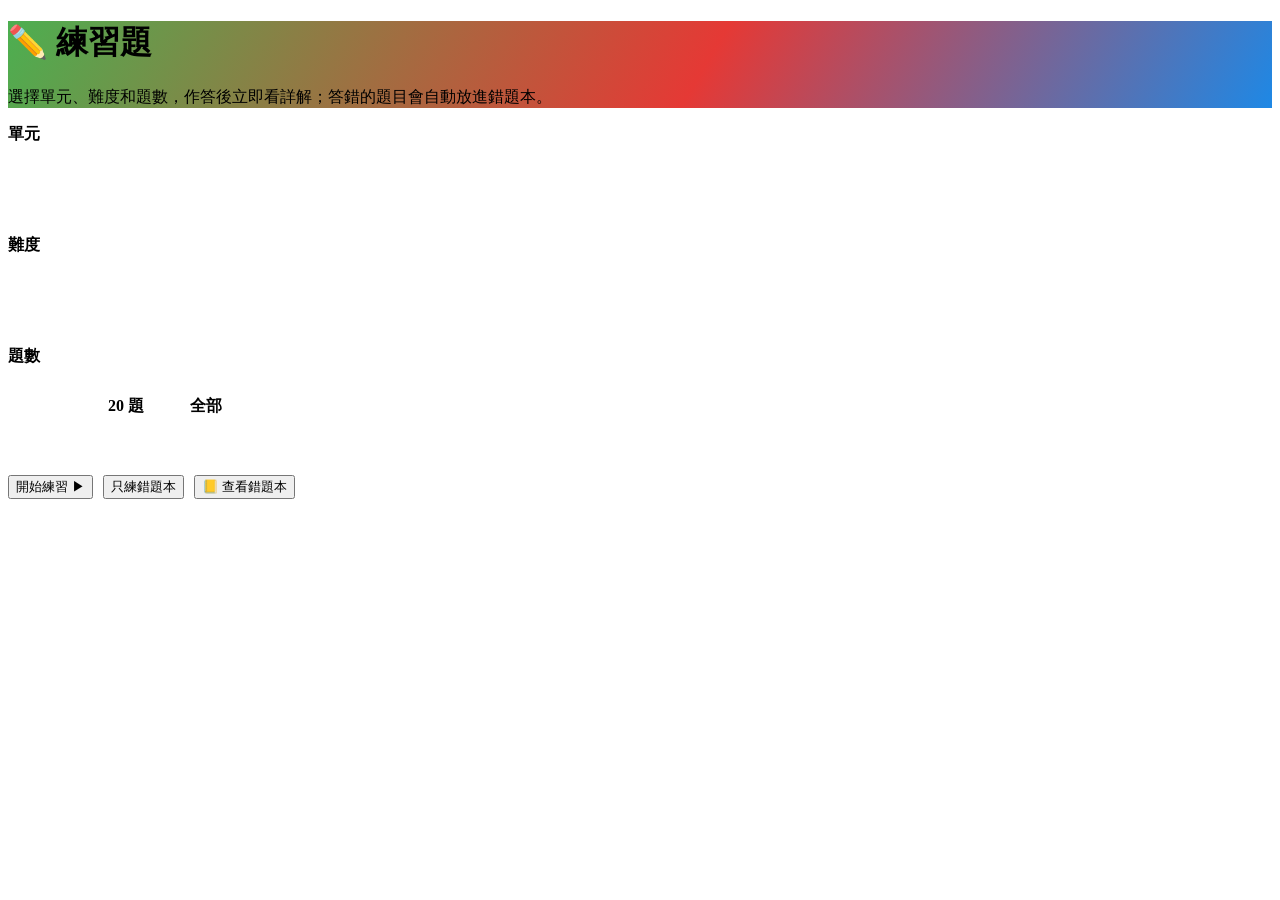
==== quiz.html @ ea19bff1 "Add files via upload" ====
<!DOCTYPE html>
<html lang="zh-Hant">
<head>
<meta charset="UTF-8">
<meta name="viewport" content="width=device-width, initial-scale=1">
<title>練習題｜第3章 生物體內的運輸</title>
<link rel="stylesheet" href="css/style.css">
<script src="https://batyunching.github.io/bio/js/account.js" data-chapter="ch3" data-prefix="ch3."></script>
<style>
  .panel{ display:grid; gap:18px; }
  .field h3{ margin:0 0 8px; font-size:1rem; color:var(--c-muted); }
  .chips{ display:flex; flex-wrap:wrap; gap:10px; }
  .chip input{ position:absolute; opacity:0; pointer-events:none; }
  .chip span{
    display:inline-flex; align-items:center; min-height:48px; padding:8px 18px; border-radius:999px;
    border:2px solid var(--c-line); background:#fff; cursor:pointer; font-weight:700; user-select:none;
  }
  .chip input:checked + span{ background:var(--u,var(--c-text)); border-color:var(--u,var(--c-text)); color:#fff; }
  .chip input:focus-visible + span{ outline:3px solid #90CAF9; }
  .stat-row{ display:flex; gap:12px; flex-wrap:wrap; color:var(--c-muted); font-size:.9rem; }

  .qbox{ border-left:8px solid var(--u); }
  .qhead{ display:flex; justify-content:space-between; align-items:center; gap:10px; flex-wrap:wrap; margin-bottom:8px; }
  .stars{ color:#FFB300; letter-spacing:2px; }
  .qtext{ font-size:1.2rem; font-weight:700; margin:6px 0 16px; }
  .opts{ display:grid; gap:10px; }
  .opt{
    text-align:left; min-height:56px; padding:12px 16px; border-radius:14px; border:2px solid var(--c-line);
    background:#fff; font-family:inherit; font-size:1rem; cursor:pointer; display:flex; gap:12px; align-items:center; color:inherit;
  }
  .opt:hover:not(:disabled){ border-color:var(--u); background:var(--u-l); }
  .opt .k{ flex:0 0 34px; height:34px; border-radius:50%; background:#F1F0EA; display:flex; align-items:center; justify-content:center; font-weight:900; }
  .opt.correct{ border-color:var(--c-ok); background:#E8F5E9; }
  .opt.correct .k{ background:var(--c-ok); color:#fff; }
  .opt.wrong{ border-color:var(--c-ng); background:#FFEBEE; }
  .opt.wrong .k{ background:var(--c-ng); color:#fff; }
  .opt.selected{ border-color:var(--u); background:var(--u-l); }
  .tf{ grid-template-columns:1fr 1fr; }
  .tf .opt{ justify-content:center; font-size:1.3rem; font-weight:900; }

  /* 排序 */
  .order-pool, .order-ans{ display:flex; flex-wrap:wrap; gap:10px; min-height:64px; padding:10px; border-radius:14px; }
  .order-ans{ background:var(--u-l); border:2px dashed var(--u); margin-bottom:12px; }
  .order-ans:empty::before{ content:'依序點選下方項目放到這裡'; color:var(--c-muted); align-self:center; }
  .token{ min-height:48px; padding:8px 14px; border-radius:12px; border:2px solid var(--c-line); background:#fff; font-family:inherit; font-size:.95rem; cursor:pointer; font-weight:700; color:inherit; }
  .order-ans .token{ border-color:var(--u); }
  .token .n{ display:inline-block; min-width:24px; height:24px; border-radius:50%; background:var(--u); color:#fff; font-size:.8rem; margin-right:6px; text-align:center; line-height:24px; }
  .token.ok{ border-color:var(--c-ok); background:#E8F5E9; } .token.ng{ border-color:var(--c-ng); background:#FFEBEE; }

  /* 配對 */
  .match{ display:grid; grid-template-columns:1fr 1fr; gap:10px 16px; }
  .match .col{ display:grid; gap:10px; align-content:start; }
  .match .token{ width:100%; text-align:left; }
  .match .token.picked{ border-color:var(--u); background:var(--u-l); }
  .match .token.paired{ opacity:.95; }
  .pair-badge{ display:inline-block; width:24px; height:24px; border-radius:50%; color:#fff; font-size:.8rem; text-align:center; line-height:24px; margin-right:6px; }

  .feedback{ margin-top:16px; padding:14px 18px; border-radius:14px; display:none; }
  .feedback.show{ display:block; animation:pop .3s ease; }
  .feedback.ok{ background:#E8F5E9; border:2px solid var(--c-ok); }
  .feedback.ng{ background:#FFEBEE; border:2px solid var(--c-ng); }
  @keyframes pop{ from{ opacity:0; transform:translateY(8px);} to{ opacity:1; transform:none; } }
  .actions{ display:flex; gap:10px; margin-top:16px; flex-wrap:wrap; }
  .topbar{ display:flex; align-items:center; gap:14px; margin-bottom:14px; }
  .topbar .progress{ flex:1; }

  .result-grid{ display:grid; grid-template-columns:repeat(3,1fr); gap:14px; margin:18px 0; }
  @media (max-width:700px){ .result-grid{ grid-template-columns:1fr; } .tf{ grid-template-columns:1fr; } .match{ grid-template-columns:1fr; } }
  .rbox{ border-top:6px solid var(--u); text-align:center; }
  .rbox .pct{ font-size:2.2rem; font-weight:900; color:var(--u-d); }
  .big-score{ font-size:3rem; font-weight:900; text-align:center; }
  .wrong-list{ display:grid; gap:10px; margin-top:12px; }
  .wrong-item{ display:flex; gap:10px; align-items:flex-start; justify-content:space-between; padding:12px 14px; background:#fff; border-radius:12px; border-left:6px solid var(--u); }
  .hide{ display:none !important; }
</style>
</head>
<body data-page="quiz" data-root="./">
<main class="wrap">

  <!-- ===== 設定 ===== -->
  <div id="setup">
    <div class="page-hero" style="background:linear-gradient(120deg,#4CAF50,#E53935 55%,#1E88E5)">
      <h1>✏️ 練習題</h1>
      <p>選擇單元、難度和題數，作答後立即看詳解；答錯的題目會自動放進錯題本。</p>
    </div>

    <div class="card panel">
      <div class="field">
        <h3>單元</h3>
        <div class="chips">
          <label class="chip unit-31"><input type="checkbox" name="unit" value="3-1" checked><span>3-1 植物的運輸構造</span></label>
          <label class="chip unit-32"><input type="checkbox" name="unit" value="3-2" checked><span>3-2 人體的循環</span></label>
          <label class="chip unit-33"><input type="checkbox" name="unit" value="3-3" checked><span>3-3 人體的防禦</span></label>
        </div>
      </div>
      <div class="field">
        <h3>難度</h3>
        <div class="chips">
          <label class="chip"><input type="checkbox" name="level" value="1" checked><span>★ 基礎</span></label>
          <label class="chip"><input type="checkbox" name="level" value="2" checked><span>★★ 進階</span></label>
          <label class="chip"><input type="checkbox" name="level" value="3" checked><span>★★★ 挑戰</span></label>
        </div>
      </div>
      <div class="field">
        <h3>題數</h3>
        <div class="chips">
          <label class="chip"><input type="radio" name="count" value="10" checked><span>10 題</span></label>
          <label class="chip"><input type="radio" name="count" value="20"><span>20 題</span></label>
          <label class="chip"><input type="radio" name="count" value="all"><span>全部</span></label>
        </div>
      </div>
      <div class="stat-row"><span id="availInfo"></span><span id="wrongInfo"></span></div>
      <div class="actions" style="margin-top:0">
        <button class="btn" id="btnStart">開始練習 ▶</button>
        <button class="btn ghost" id="btnWrong">只練錯題本</button>
        <button class="btn ghost secondary" id="btnShowWrong">📒 查看錯題本</button>
      </div>
    </div>

    <div class="card hide" id="wrongPanel" style="margin-top:18px">
      <div style="display:flex;justify-content:space-between;align-items:center;gap:10px;flex-wrap:wrap">
        <h2 style="margin:0">📒 錯題本</h2>
        <button class="btn ghost" id="btnClearWrong">清空錯題本</button>
      </div>
      <div class="wrong-list" id="wrongList"></div>
    </div>
  </div>

  <!-- ===== 作答 ===== -->
  <div id="play" class="hide">
    <div class="topbar">
      <button class="icon-btn" id="btnQuit" title="結束練習">✕</button>
      <div class="progress"><span id="qProg" style="background:var(--c-text)"></span></div>
      <strong id="qCount">1/10</strong>
    </div>
    <div class="card qbox" id="qbox"></div>
  </div>

  <!-- ===== 結算 ===== -->
  <div id="result" class="hide">
    <div class="card">
      <h2 style="text-align:center">練習完成！</h2>
      <div class="big-score" id="score"></div>
      <div class="result-grid" id="unitResult"></div>
      <div class="actions" style="justify-content:center">
        <button class="btn" id="btnAgain">再練一次</button>
        <button class="btn ghost" id="btnRetryWrong">練這次答錯的題</button>
        <button class="btn ghost" id="btnBack">回到設定</button>
      </div>
    </div>
  </div>

</main>

<script src="js/common.js"></script>
<script src="data/questions.js"></script>
<script>
(function(){
  'use strict';
  var $ = function(id){ return document.getElementById(id); };
  var KEYS = ['A','B','C','D','E','F'];
  var PAIR_COLORS = ['#7E57C2','#00897B','#F4511E','#3949AB','#C0CA33','#6D4C41'];
  var list = [], cur = 0, results = [], answered = false;

  /* ---------- 設定區 ---------- */
  function selected(name){
    return Array.prototype.map.call(document.querySelectorAll('input[name="'+name+'"]:checked'), function(i){ return i.value; });
  }
  function pool(){
    return QB.filter({ units:selected('unit'), levels:selected('level').map(Number) });
  }
  function refreshInfo(){
    $('availInfo').textContent = '符合條件：' + pool().length + ' 題';
    $('wrongInfo').textContent = '錯題本：' + CH3.wrongBook.list().length + ' 題';
    $('btnWrong').disabled = CH3.wrongBook.list().length === 0;
  }
  document.querySelectorAll('#setup input').forEach(function(i){ i.addEventListener('change', refreshInfo); });

  function start(qs){
    if(!qs.length){ CH3.toast('沒有符合條件的題目，請調整篩選'); return; }
    list = qs; cur = 0; results = [];
    $('setup').classList.add('hide'); $('result').classList.add('hide'); $('play').classList.remove('hide');
    render(); window.scrollTo(0,0);
  }
  $('btnStart').addEventListener('click', function(){
    var c = document.querySelector('input[name="count"]:checked').value;
    var qs = CH3.shuffle(pool());
    if(c !== 'all') qs = qs.slice(0, Number(c));
    start(qs);
  });
  $('btnWrong').addEventListener('click', function(){
    start(CH3.shuffle(QB.filter({ ids:CH3.wrongBook.list() })));
  });

  /* 錯題本列表 */
  function renderWrong(){
    var ids = CH3.wrongBook.list(), html = '';
    if(!ids.length) html = '<p style="color:var(--c-muted)">目前沒有錯題，太棒了！</p>';
    ids.forEach(function(id){
      var q = QB.byId(id); if(!q) return;
      html += '<div class="wrong-item '+CH3.unitClass(q.unit)+'"><div><span class="tag">'+q.unit+'</span> '+q.question+
        '<div style="color:var(--c-muted);font-size:.85rem;margin-top:4px">💡 '+q.explain+'</div></div>' +
        '<button class="icon-btn" data-rm="'+id+'" title="移出錯題本">🗑</button></div>';
    });
    $('wrongList').innerHTML = html;
  }
  $('btnShowWrong').addEventListener('click', function(){
    $('wrongPanel').classList.toggle('hide'); renderWrong();
  });
  $('wrongList').addEventListener('click', function(e){
    var b = e.target.closest('[data-rm]'); if(!b) return;
    CH3.wrongBook.remove(b.getAttribute('data-rm')); renderWrong(); refreshInfo();
  });
  $('btnClearWrong').addEventListener('click', function(){
    CH3.wrongBook.clear(); renderWrong(); refreshInfo(); CH3.toast('錯題本已清空');
  });

  /* ---------- 出題 ---------- */
  function stars(n){ return '★★★'.slice(0,n) + '<span style="color:#ddd">' + '★★★'.slice(n) + '</span>'; }
  var TYPE_NAME = { single:'單選', tf:'是非', order:'排序', match:'配對', hotspot:'圖片標示' };

  function render(){
    answered = false;
    var q = list[cur], box = $('qbox');
    box.className = 'card qbox ' + CH3.unitClass(q.unit);
    $('qCount').textContent = (cur+1) + '/' + list.length;
    $('qProg').style.width = (cur / list.length * 100) + '%';

    var head = '<div class="qhead"><span><span class="tag">'+q.unit+' '+CH3.UNIT_NAMES[q.unit]+'</span> <span class="tag" style="background:#F1F0EA;color:#555">'+TYPE_NAME[q.type]+'</span>'+(q.src ? ' <span class="tag" style="background:#FFF8E1;color:#8D6E00">'+q.src+'</span>' : '')+'</span><span class="stars" aria-label="難度'+q.level+'">'+stars(q.level)+'</span></div>';
    var body = '<div class="qtext">'+q.question+'</div>';

    if(q.type === 'single'){
      // 打亂選項順序，記錄原始索引
      var order = CH3.shuffle(q.options.map(function(_,i){ return i; }));
      body += '<div class="opts">' + order.map(function(oi, k){
        return '<button class="opt" data-i="'+oi+'"><span class="k">'+KEYS[k]+'</span><span>'+q.options[oi]+'</span></button>';
      }).join('') + '</div>';
    } else if(q.type === 'tf'){
      body += '<div class="opts tf"><button class="opt" data-i="0">⭕ 正確</button><button class="opt" data-i="1">❌ 錯誤</button></div>';
    } else if(q.type === 'order'){
      var items = q.options.map(function(t,i){ return {t:t,i:i}; });
      var sh; do{ sh = CH3.shuffle(items); }while(items.length > 1 && sh.every(function(x,k){ return x.i === k; }));
      body += '<div class="order-ans" id="orderAns"></div><div class="order-pool" id="orderPool">' +
        sh.map(function(x){ return '<button class="token" data-i="'+x.i+'">'+x.t+'</button>'; }).join('') + '</div>' +
        '<div class="actions"><button class="btn" id="btnCheck" disabled>確認答案</button><button class="btn ghost" id="btnResetOrder">重排</button></div>';
    } else if(q.type === 'match'){
      var rights = CH3.shuffle(q.options.map(function(p,i){ return {t:p[1], i:i}; }));
      body += '<p style="margin-top:-8px;color:var(--c-muted)">先點左邊，再點右邊配成一對；點已配對的項目可取消。</p><div class="match"><div class="col" id="mLeft">' +
        q.options.map(function(p,i){ return '<button class="token" data-l="'+i+'">'+p[0]+'</button>'; }).join('') +
        '</div><div class="col" id="mRight">' +
        rights.map(function(r){ return '<button class="token" data-r="'+r.i+'">'+r.t+'</button>'; }).join('') +
        '</div></div><div class="actions"><button class="btn" id="btnCheck" disabled>確認答案</button></div>';
    }
    body += '<div class="feedback" id="fb" role="status"></div><div class="actions hide" id="nextWrap"><button class="btn" id="btnNextQ">'+(cur === list.length-1 ? '看結果 ▶' : '下一題 ▶')+'</button></div>';
    box.innerHTML = head + body;
    bind(q);
  }

  function bind(q){
    var box = $('qbox');
    box.onclick = null;
    if(q.type === 'single' || q.type === 'tf'){
      box.querySelectorAll('.opt').forEach(function(b){
        b.addEventListener('click', function(){
          if(answered) return;
          var pick = Number(b.getAttribute('data-i')), ok = pick === q.answer;
          box.querySelectorAll('.opt').forEach(function(o){
            o.disabled = true;
            if(Number(o.getAttribute('data-i')) === q.answer) o.classList.add('correct');
          });
          if(!ok) b.classList.add('wrong');
          finish(q, ok);
        });
      });
    }
    if(q.type === 'order'){
      var ans = $('orderAns'), poolEl = $('orderPool'), chk = $('btnCheck');
      function renumber(){
        Array.prototype.forEach.call(ans.children, function(t,k){
          var n = t.querySelector('.n'); if(!n){ n = document.createElement('span'); n.className = 'n'; t.insertBefore(n, t.firstChild); }
          n.textContent = k+1;
        });
        Array.prototype.forEach.call(poolEl.children, function(t){ var n = t.querySelector('.n'); if(n) n.remove(); });
        chk.disabled = poolEl.children.length !== 0;
      }
      box.onclick = function(e){
        var t = e.target.closest('.token'); if(!t || answered) return;
        if(t.parentNode === poolEl) ans.appendChild(t); else if(t.parentNode === ans) poolEl.appendChild(t);
        renumber();
      };
      $('btnResetOrder').addEventListener('click', function(){
        if(answered) return;
        while(ans.firstChild) poolEl.appendChild(ans.firstChild); renumber();
      });
      chk.addEventListener('click', function(){
        if(answered) return;
        var ok = true;
        Array.prototype.forEach.call(ans.children, function(t,k){
          var good = Number(t.getAttribute('data-i')) === k;
          t.classList.add(good ? 'ok' : 'ng'); if(!good) ok = false;
        });
        chk.disabled = true; $('btnResetOrder').disabled = true;
        finish(q, ok, ok ? '' : '正確順序：' + q.options.join(' → '));
      });
    }
    if(q.type === 'match'){
      var pairs = {}, picked = null, chk2 = $('btnCheck');
      function paint(){
        box.querySelectorAll('[data-l],[data-r]').forEach(function(t){
          t.classList.remove('picked','paired'); var b = t.querySelector('.pair-badge'); if(b) b.remove();
        });
        Object.keys(pairs).forEach(function(l, k){
          var c = PAIR_COLORS[Number(l) % PAIR_COLORS.length];
          [box.querySelector('[data-l="'+l+'"]'), box.querySelector('[data-r="'+pairs[l]+'"]')].forEach(function(t){
            t.classList.add('paired'); t.style.borderColor = c;
            var b = document.createElement('span'); b.className = 'pair-badge'; b.style.background = c; b.textContent = Number(l)+1;
            t.insertBefore(b, t.firstChild);
          });
        });
        box.querySelectorAll('[data-l],[data-r]').forEach(function(t){ if(!t.classList.contains('paired')) t.style.borderColor = ''; });
        if(picked !== null) box.querySelector('[data-l="'+picked+'"]').classList.add('picked');
        chk2.disabled = Object.keys(pairs).length !== q.options.length;
      }
      box.onclick = function(e){
        var t = e.target.closest('.token'); if(!t || answered) return;
        if(t.hasAttribute('data-l')){
          var l = t.getAttribute('data-l');
          if(pairs[l] !== undefined){ delete pairs[l]; picked = null; } else picked = (picked === l ? null : l);
        } else if(t.hasAttribute('data-r')){
          var r = t.getAttribute('data-r');
          var owner = Object.keys(pairs).filter(function(k){ return pairs[k] === r; })[0];
          if(owner !== undefined){ delete pairs[owner]; }
          else if(picked !== null){ pairs[picked] = r; picked = null; }
          else { CH3.toast('請先點左邊的項目'); }
        }
        paint();
      };
      chk2.addEventListener('click', function(){
        if(answered) return;
        var ok = true;
        box.querySelectorAll('.token').forEach(function(t){ t.style.borderColor = ''; });
        Object.keys(pairs).forEach(function(l){
          var good = pairs[l] === l;
          box.querySelector('[data-l="'+l+'"]').classList.add(good ? 'ok' : 'ng');
          box.querySelector('[data-r="'+pairs[l]+'"]').classList.add(good ? 'ok' : 'ng');
          if(!good) ok = false;
        });
        chk2.disabled = true;
        finish(q, ok, ok ? '' : '正確配對：' + q.options.map(function(p){ return p[0] + '－' + p[1]; }).join('；'));
      });
    }
  }

  function finish(q, ok, extra){
    answered = true;
    results.push({ q:q, ok:ok });
    if(ok) CH3.wrongBook.remove(q.id); else CH3.wrongBook.add(q.id);
    var fb = $('fb');
    fb.className = 'feedback show ' + (ok ? 'ok' : 'ng');
    fb.innerHTML = '<strong>' + (ok ? '✅ 答對了！' : '❌ 再想想～已加入錯題本') + '</strong><div>💡 ' + q.explain + '</div>' + (extra ? '<div style="margin-top:6px;font-weight:700">' + extra + '</div>' : '');
    $('nextWrap').classList.remove('hide');
    $('btnNextQ').addEventListener('click', next);
    $('btnNextQ').focus();
  }
  function next(){
    cur++;
    if(cur >= list.length) showResult(); else { render(); window.scrollTo(0,0); }
  }

  /* ---------- 結算 ---------- */
  function showResult(){
    $('play').classList.add('hide'); $('result').classList.remove('hide');
    var right = results.filter(function(r){ return r.ok; }).length;
    $('score').textContent = right + ' / ' + results.length;
    var html = '';
    ['3-1','3-2','3-3'].forEach(function(u){
      var rs = results.filter(function(r){ return r.q.unit === u; });
      if(!rs.length) return;
      var c = rs.filter(function(r){ return r.ok; }).length;
      html += '<div class="card rbox '+CH3.unitClass(u)+'"><div class="tag">'+u+'</div><div>'+CH3.UNIT_NAMES[u]+'</div><div class="pct">'+Math.round(c/rs.length*100)+'%</div><div style="color:var(--c-muted)">'+c+' / '+rs.length+' 題</div></div>';
    });
    $('unitResult').innerHTML = html;
    $('btnRetryWrong').disabled = right === results.length;
    // 紀錄最佳成績
    var hist = CH3.store.get('quizHistory', []);
    hist.push({ t:Date.now(), right:right, total:results.length });
    CH3.store.set('quizHistory', hist.slice(-30));
    window.scrollTo(0,0);
  }
  $('btnAgain').addEventListener('click', function(){ start(CH3.shuffle(list)); });
  $('btnRetryWrong').addEventListener('click', function(){
    start(results.filter(function(r){ return !r.ok; }).map(function(r){ return r.q; }));
  });
  function backToSetup(){
    $('play').classList.add('hide'); $('result').classList.add('hide'); $('setup').classList.remove('hide');
    refreshInfo(); if(!$('wrongPanel').classList.contains('hide')) renderWrong();
  }
  $('btnBack').addEventListener('click', backToSetup);
  $('btnQuit').addEventListener('click', function(){
    if(results.length) showResult(); else backToSetup();
  });

  // 網址參數：quiz.html?unit=3-2 只選該單元
  var m = location.search.match(/unit=(3-[123])/);
  if(m){ document.querySelectorAll('input[name="unit"]').forEach(function(i){ i.checked = i.value === m[1]; }); }
  refreshInfo();
})();
</script>
</body>
</html>
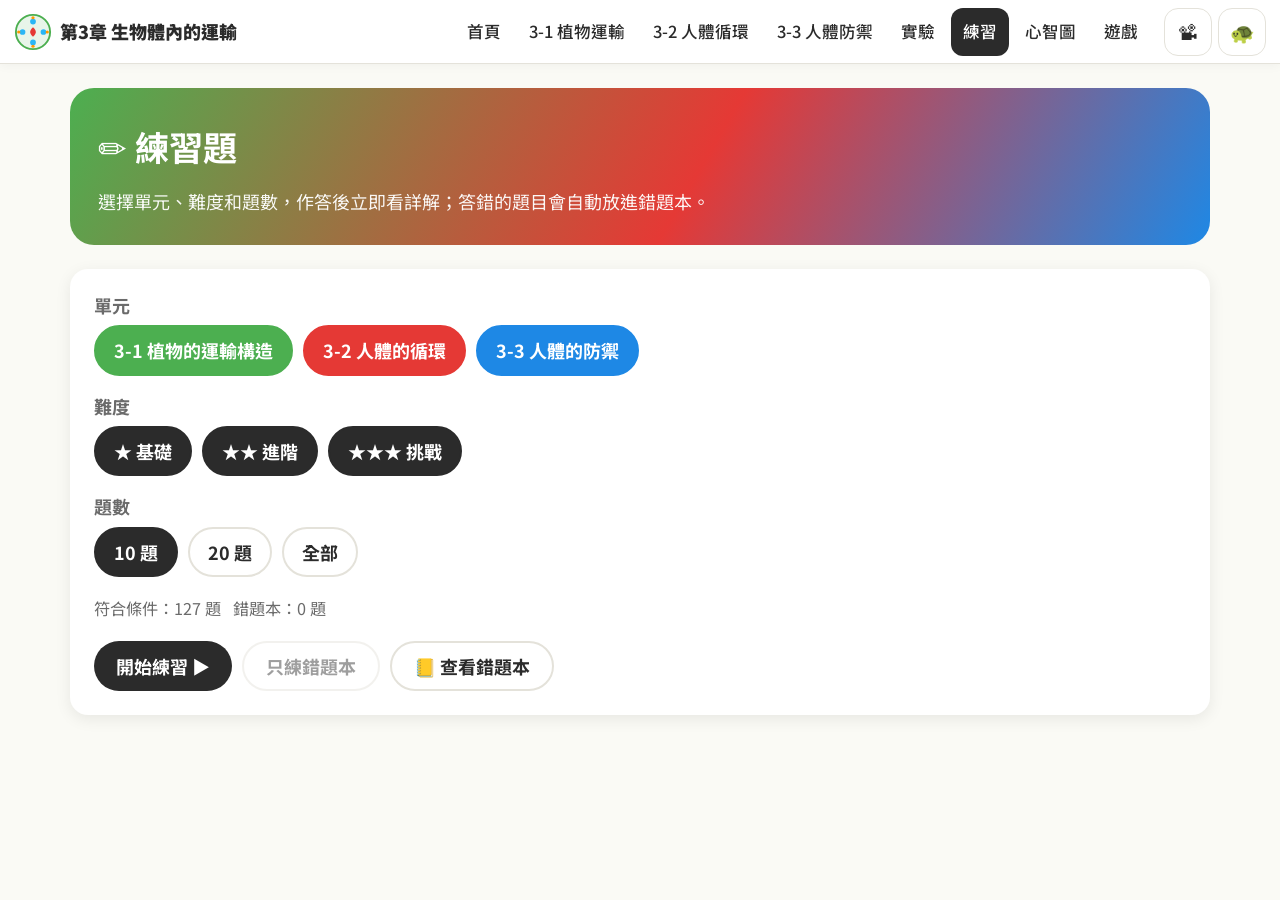
==== commit a2e2ad63: "Add files via upload" ====
--- a/quiz.html
+++ b/quiz.html
@@ -354,6 +354,7 @@
   function finish(q, ok, extra){
     answered = true;
     results.push({ q:q, ok:ok });
+    CH3.record(q, ok, null, 'quiz');
     if(ok) CH3.wrongBook.remove(q.id); else CH3.wrongBook.add(q.id);
     var fb = $('fb');
     fb.className = 'feedback show ' + (ok ? 'ok' : 'ng');
@@ -404,6 +405,12 @@
   var m = location.search.match(/unit=(3-[123])/);
   if(m){ document.querySelectorAll('input[name="unit"]').forEach(function(i){ i.checked = i.value === m[1]; }); }
   refreshInfo();
+  // 網址參數：quiz.html?q=3-1-001,3-2-005 直接練這幾題（老師專區的「全班錯題練習」）
+  var mq = location.search.match(/[?&]q=([^&]+)/);
+  if(mq){
+    var set = decodeURIComponent(mq[1]).split(',').map(function(id){ return QB.byId(id.trim()); }).filter(Boolean);
+    if(set.length){ start(set); CH3.toast('老師指定練習：共 ' + set.length + ' 題'); }
+  }
 })();
 </script>
 </body>
--- a/css/style.css
+++ b/css/style.css
@@ -0,0 +1,269 @@
+/* =========================================================
+   第3章 生物體內的運輸 — 共用樣式
+   ========================================================= */
+@import url('https://fonts.googleapis.com/css2?family=Noto+Sans+TC:wght@400;500;700;900&display=swap');
+
+:root{
+  --c-plant:#4CAF50;   --c-plant-l:#E8F5E9; --c-plant-d:#2E7D32;
+  --c-blood:#E53935;   --c-blood-l:#FFEBEE; --c-blood-d:#B71C1C;
+  --c-defense:#1E88E5; --c-defense-l:#E3F2FD; --c-defense-d:#1565C0;
+  --c-water:#29B6F6;   --c-food:#FF9800;
+  --c-oxy:#E53935;     --c-deoxy:#8E1B1B;
+  --c-bg:#FAFAF5;      --c-card:#FFFFFF;
+  --c-text:#2B2B2B;    --c-muted:#6B6B6B; --c-line:#E4E2DA;
+  --c-ok:#2E7D32;      --c-ng:#C62828;
+  --radius:18px; --shadow:0 4px 16px rgba(0,0,0,.08);
+  --fs:18px; --nav-h:64px;
+  --font:'Noto Sans TC','PingFang TC','Microsoft JhengHei','Heiti TC',system-ui,sans-serif;
+}
+html.projector{ --fs:23.4px; }      /* 18px × 1.3 */
+html.projector .secondary{ display:none !important; }
+
+*{ box-sizing:border-box; }
+html{ font-size:var(--fs); }
+body{
+  margin:0; font-family:var(--font); color:var(--c-text);
+  background:var(--c-bg); line-height:1.7;
+  padding-top:var(--nav-h);
+}
+h1,h2,h3{ line-height:1.35; margin:.2em 0 .5em; }
+h1{ font-size:1.9rem; } h2{ font-size:1.56rem; } h3{ font-size:1.2rem; }
+a{ color:inherit; }
+img,svg{ max-width:100%; }
+.wrap{ max-width:1180px; margin:0 auto; padding:24px 20px 64px; }
+
+/* ---------- 減少動態 ---------- */
+html.reduce-motion *, html.reduce-motion *::before, html.reduce-motion *::after{
+  animation-duration:.001s !important; animation-iteration-count:1 !important;
+  transition-duration:.001s !important;
+}
+@media (prefers-reduced-motion: reduce){
+  html:not(.allow-motion) *{ animation-duration:.001s !important; transition-duration:.001s !important; }
+}
+
+/* ---------- 頂部導覽列 ---------- */
+.topnav{
+  position:fixed; inset:0 0 auto 0; height:var(--nav-h); z-index:100;
+  background:#fff; border-bottom:1px solid var(--c-line);
+  display:flex; align-items:center; gap:8px; padding:0 14px;
+  box-shadow:0 2px 10px rgba(0,0,0,.04);
+}
+.topnav .brand{ display:flex; align-items:center; gap:8px; font-weight:900; text-decoration:none; white-space:nowrap; font-size:1rem; }
+.topnav .brand svg{ width:38px; height:38px; }
+.topnav .links{ display:flex; gap:4px; margin-left:auto; align-items:center; }
+.topnav .links a{
+  text-decoration:none; padding:8px 12px; border-radius:12px; font-weight:500;
+  min-height:48px; display:flex; align-items:center; font-size:.92rem; white-space:nowrap;
+}
+.topnav .links a:hover{ background:#F1F0EA; }
+.topnav .links a.active{ background:var(--c-text); color:#fff; }
+.topnav .links a[data-unit="3-1"].active{ background:var(--c-plant); }
+.topnav .links a[data-unit="3-2"].active{ background:var(--c-blood); }
+.topnav .links a[data-unit="3-3"].active{ background:var(--c-defense); }
+.topnav .tools{ display:flex; gap:6px; margin-left:6px; }
+.icon-btn{
+  min-width:48px; min-height:48px; border-radius:14px; border:1px solid var(--c-line);
+  background:#fff; cursor:pointer; font-size:1.1rem; display:flex; align-items:center; justify-content:center;
+  font-family:inherit; color:inherit;
+}
+.icon-btn[aria-pressed="true"]{ background:var(--c-text); color:#fff; border-color:var(--c-text); }
+.hamburger{ display:none; }
+@media (max-width:1100px){
+  .hamburger{ display:flex; margin-left:auto; }
+  .topnav .links{
+    position:fixed; top:var(--nav-h); right:0; left:0; flex-direction:column; align-items:stretch;
+    background:#fff; padding:10px; border-bottom:1px solid var(--c-line);
+    box-shadow:var(--shadow); display:none; margin:0;
+  }
+  .topnav.open .links{ display:flex; }
+  .topnav .links a{ font-size:1rem; }
+}
+
+/* ---------- 按鈕 ---------- */
+.btn{
+  display:inline-flex; align-items:center; justify-content:center; gap:8px;
+  min-height:48px; min-width:48px; padding:10px 22px; border-radius:999px;
+  border:none; cursor:pointer; font-family:inherit; font-size:1rem; font-weight:700;
+  background:var(--c-text); color:#fff; text-decoration:none; transition:transform .15s, box-shadow .15s;
+}
+.btn:hover{ transform:translateY(-2px); box-shadow:var(--shadow); }
+.btn:active{ transform:translateY(0); }
+.btn.ghost{ background:#fff; color:var(--c-text); border:2px solid var(--c-line); }
+.btn.plant{ background:var(--c-plant); } .btn.blood{ background:var(--c-blood); } .btn.defense{ background:var(--c-defense); }
+.btn:disabled{ opacity:.45; cursor:not-allowed; transform:none; box-shadow:none; }
+
+/* ---------- 卡片 ---------- */
+.card{
+  background:var(--c-card); border-radius:var(--radius); box-shadow:var(--shadow);
+  padding:22px; border:2px solid transparent;
+}
+.unit-31{ --u:var(--c-plant); --u-l:var(--c-plant-l); --u-d:var(--c-plant-d); }
+.unit-32{ --u:var(--c-blood); --u-l:var(--c-blood-l); --u-d:var(--c-blood-d); }
+.unit-33{ --u:var(--c-defense); --u-l:var(--c-defense-l); --u-d:var(--c-defense-d); }
+.tag{
+  display:inline-block; padding:2px 12px; border-radius:999px; font-size:.78rem; font-weight:700;
+  background:var(--u-l,#eee); color:var(--u-d,#333);
+}
+.kw{ color:var(--u-d,#333); font-weight:700; }
+
+/* ---------- 進度條 ---------- */
+.progress{ height:16px; background:#EDEBE3; border-radius:999px; overflow:hidden; }
+.progress > span{ display:block; height:100%; width:0; border-radius:999px; background:var(--u,var(--c-text)); transition:width .8s ease; }
+
+/* ---------- 共用：頁首橫幅 ---------- */
+.page-hero{ border-radius:24px; padding:28px; color:#fff; background:var(--u,#444); margin-bottom:24px; position:relative; overflow:hidden; }
+.page-hero p{ margin:0; opacity:.95; }
+
+/* ---------- 建置中佔位 ---------- */
+.coming{ text-align:center; padding:40px 20px; }
+.coming ul{ text-align:left; display:inline-block; margin:10px auto 0; }
+
+/* ---------- 頁尾 ---------- */
+.footer{ text-align:center; color:var(--c-muted); font-size:.8rem; padding:20px; }
+
+/* ---------- 提示框 ---------- */
+.toast{
+  position:fixed; left:50%; bottom:28px; transform:translateX(-50%) translateY(120%);
+  background:#2B2B2B; color:#fff; padding:12px 22px; border-radius:999px; z-index:200;
+  transition:transform .3s; font-weight:500; max-width:90vw;
+}
+.toast.show{ transform:translateX(-50%) translateY(0); }
+
+/* ---------- 色盲友善標記 ---------- */
+.sym-water::before{ content:"▲ "; } .sym-food::before{ content:"● "; }
+.sym-oxy::before{ content:"O₂+ "; } .sym-deoxy::before{ content:"O₂− "; }
+
+.visually-hidden{ position:absolute !important; width:1px; height:1px; overflow:hidden; clip:rect(0 0 0 0); }
+
+/* =========================================================
+   單元頁（第2階段）
+   ========================================================= */
+.unit-hero{ display:flex; align-items:center; gap:22px; flex-wrap:wrap; }
+.unit-hero .txt{ flex:1; min-width:240px; }
+.unit-hero .mini{ background:rgba(255,255,255,.22); border-radius:16px; padding:12px 16px; min-width:220px; }
+.unit-hero .mini .progress{ background:rgba(255,255,255,.35); height:12px; margin-top:6px; }
+.unit-hero .mini .progress > span{ background:#fff; }
+.toc{ display:flex; gap:8px; flex-wrap:wrap; margin:0 0 8px; }
+.toc a{ text-decoration:none; padding:6px 14px; border-radius:999px; background:#fff; border:2px solid var(--c-line); font-weight:700; font-size:.85rem; min-height:40px; display:inline-flex; align-items:center; }
+.toc a:hover{ border-color:var(--u); color:var(--u-d); }
+
+.block-title{ display:flex; align-items:center; gap:10px; margin:36px 0 14px; scroll-margin-top:calc(var(--nav-h) + 12px); }
+.block-title .num{ width:40px; height:40px; border-radius:12px; background:var(--u); color:#fff; display:flex; align-items:center; justify-content:center; font-weight:900; flex:0 0 auto; }
+.block-title h2{ margin:0; font-size:1.35rem; }
+.block-title .kind{ font-size:.75rem; font-weight:700; color:var(--u-d); background:var(--u-l); padding:2px 10px; border-radius:999px; }
+
+/* ---------- 翻面概念卡 ---------- */
+.cards{ display:grid; grid-template-columns:repeat(auto-fit,minmax(320px,1fr)); gap:18px; }
+.concept{ perspective:1400px; cursor:pointer; display:flex; }
+.concept .inner{ flex:1; }
+.concept .inner{ display:grid; transition:transform .6s cubic-bezier(.3,.7,.3,1); transform-style:preserve-3d; }
+.concept.flipped .inner{ transform:rotateY(180deg); }
+.concept .face{
+  grid-area:1/1; backface-visibility:hidden; -webkit-backface-visibility:hidden;
+  background:#fff; border-radius:var(--radius); box-shadow:var(--shadow); border:3px solid var(--u-l);
+  padding:22px; display:flex; flex-direction:column; min-height:260px; position:relative;
+}
+.concept .front{ align-items:center; justify-content:center; text-align:center; gap:10px; background:linear-gradient(160deg,#fff 55%,var(--u-l)); }
+.concept .front .ic{ width:110px; height:110px; }
+.concept .front h3{ font-size:1.5rem; color:var(--u-d); margin:0; }
+.concept .front .hint{ color:var(--c-muted); font-size:.8rem; }
+.concept .back{ transform:rotateY(180deg); border-color:var(--u); }
+.concept .back h3{ color:var(--u-d); margin:0 0 6px; font-size:1.15rem; }
+.concept .back ul{ margin:0 0 12px; padding-left:1.15em; }
+.concept .back li{ margin:4px 0; }
+.concept .back .ft{ margin-top:auto; display:flex; justify-content:space-between; align-items:center; gap:8px; }
+.concept .back .ft small{ color:var(--c-muted); }
+.got{
+  min-height:48px; padding:8px 16px; border-radius:999px; border:2px solid var(--u); background:#fff; color:var(--u-d);
+  font-family:inherit; font-weight:900; font-size:.95rem; cursor:pointer;
+}
+.got[aria-pressed="true"]{ background:var(--u); color:#fff; }
+.done-badge{ position:absolute; right:14px; top:14px; background:var(--u); color:#fff; border-radius:999px; padding:2px 10px; font-size:.75rem; font-weight:900; display:none; }
+.concept.done .done-badge{ display:block; }
+.kw{ color:var(--u-d); font-weight:900; background:linear-gradient(transparent 62%, var(--u-l) 62%); }
+.mini-table{ width:100%; border-collapse:collapse; font-size:.82rem; margin:4px 0 10px; }
+.mini-table th,.mini-table td{ border:1px solid var(--c-line); padding:4px 6px; text-align:center; }
+.mini-table th{ background:var(--u-l); color:var(--u-d); }
+
+/* ---------- 互動動畫面板 ---------- */
+.anim{ background:#fff; border-radius:24px; box-shadow:var(--shadow); padding:20px; border:3px solid var(--u-l); }
+.anim .bar{ display:flex; gap:10px; flex-wrap:wrap; align-items:center; margin-bottom:14px; }
+.anim .bar .sp{ flex:1; }
+.seg{ display:inline-flex; background:#F1F0EA; border-radius:999px; padding:4px; gap:4px; flex-wrap:wrap; }
+.seg button{ min-height:44px; padding:6px 16px; border-radius:999px; border:none; background:transparent; font-family:inherit; font-weight:700; font-size:.92rem; cursor:pointer; color:inherit; }
+.seg button[aria-pressed="true"]{ background:var(--u); color:#fff; box-shadow:0 2px 8px rgba(0,0,0,.15); }
+.anim-body{ display:grid; grid-template-columns:1.4fr 1fr; gap:18px; align-items:start; }
+@media (max-width:860px){ .anim-body{ grid-template-columns:1fr; } }
+.stagebox{ background:#FBFBF7; border-radius:18px; border:1px solid var(--c-line); overflow:hidden; position:relative; }
+.stagebox svg{ display:block; width:100%; height:auto; }
+.info{ background:var(--u-l); border-radius:18px; padding:16px 18px; min-height:120px; }
+.info h3{ margin:0 0 6px; color:var(--u-d); }
+.info p{ margin:.3em 0; }
+.legend{ display:flex; gap:14px; flex-wrap:wrap; font-size:.85rem; margin-top:10px; color:var(--c-muted); }
+.legend i{ display:inline-block; width:14px; height:14px; border-radius:4px; vertical-align:-2px; margin-right:4px; }
+.range{ display:flex; align-items:center; gap:10px; flex-wrap:wrap; }
+.range input[type=range]{ width:220px; height:36px; accent-color:var(--u); }
+.steps{ list-style:none; padding:0; margin:8px 0 0; counter-reset:s; }
+.steps li{ counter-increment:s; padding:8px 10px 8px 44px; position:relative; border-radius:12px; margin:6px 0; background:#fff; opacity:.45; transition:opacity .3s, transform .3s; }
+.steps li::before{ content:counter(s); position:absolute; left:10px; top:8px; width:24px; height:24px; border-radius:50%; background:var(--u); color:#fff; font-weight:900; font-size:.8rem; display:flex; align-items:center; justify-content:center; }
+.steps li.on{ opacity:1; transform:translateX(4px); box-shadow:0 2px 8px rgba(0,0,0,.08); }
+.hot{ cursor:pointer; transition:filter .2s, opacity .2s; }
+.hot:hover, .hot.sel{ filter:drop-shadow(0 0 6px rgba(0,0,0,.45)) brightness(1.08); }
+.dim .hot:not(.sel){ opacity:.35; }
+
+.unit-foot{ display:flex; gap:12px; flex-wrap:wrap; justify-content:space-between; margin-top:40px; }
+
+/* =========================================================
+   遊戲（第4階段）
+   ========================================================= */
+.modal-bg{ position:fixed; inset:0; background:rgba(20,24,28,.55); z-index:400; display:flex; align-items:center; justify-content:center; padding:16px; animation:fadeIn .2s; }
+.modal{ background:#fff; border-radius:24px; max-width:640px; width:100%; max-height:92vh; overflow:auto; padding:22px; box-shadow:0 20px 50px rgba(0,0,0,.3); }
+.modal h2{ margin-top:0; }
+.modal .opts{ display:grid; gap:10px; }
+.modal .opt{ text-align:left; min-height:56px; padding:12px 16px; border-radius:14px; border:2px solid var(--c-line); background:#fff; font-family:inherit; font-size:1rem; cursor:pointer; color:inherit; }
+.modal .opt:hover:not(:disabled){ border-color:var(--u,#555); background:var(--u-l,#f5f5f5); }
+.modal .opt.correct{ border-color:var(--c-ok); background:#E8F5E9; } .modal .opt.wrong{ border-color:var(--c-ng); background:#FFEBEE; }
+.modal .fb{ margin-top:12px; padding:12px 14px; border-radius:14px; }
+.modal .fb.ok{ background:#E8F5E9; } .modal .fb.ng{ background:#FFEBEE; }
+@keyframes fadeIn{ from{ opacity:0; } to{ opacity:1; } }
+.game-top{ display:flex; gap:10px; align-items:center; flex-wrap:wrap; margin-bottom:12px; }
+.game-top .stat{ background:#fff; border-radius:14px; padding:6px 14px; font-weight:900; box-shadow:var(--shadow); min-height:44px; display:flex; align-items:center; gap:6px; }
+.game-stage{ background:#fff; border-radius:24px; box-shadow:var(--shadow); padding:12px; position:relative; }
+.game-stage svg, .game-stage canvas{ display:block; width:100%; height:auto; touch-action:manipulation; }
+.badge-pop{ position:fixed; left:50%; top:30%; transform:translate(-50%,-50%) scale(.6); z-index:500; background:#fff; border-radius:24px; padding:22px 30px; text-align:center; box-shadow:0 20px 60px rgba(0,0,0,.35); opacity:0; transition:all .35s; }
+.badge-pop.show{ opacity:1; transform:translate(-50%,-50%) scale(1); }
+.badge-pop .big{ font-size:4rem; }
+.stars{ font-size:2.4rem; letter-spacing:6px; color:#FFB300; text-align:center; }
+.lvl-grid{ display:grid; grid-template-columns:repeat(auto-fill,minmax(170px,1fr)); gap:12px; }
+.lvl{ background:#fff; border:3px solid var(--c-line); border-radius:18px; padding:14px; text-align:left; cursor:pointer; font-family:inherit; color:inherit; min-height:120px; }
+.lvl:hover:not(:disabled){ border-color:var(--u); }
+.lvl:disabled{ opacity:.45; cursor:not-allowed; }
+.lvl b{ display:block; font-size:1.05rem; }
+.lvl .st{ color:#FFB300; font-size:1.2rem; letter-spacing:2px; }
+
+/* ---------- 第2版修正：分欄顯示、點擊顯示答案、排序檢測 ---------- */
+.colsel{ display:flex; flex-wrap:wrap; gap:6px; margin:6px 0 8px; }
+.colsel button{ min-height:40px; padding:4px 14px; border-radius:999px; border:2px solid var(--u,#999); background:#fff; color:var(--u-d,#333); font-family:inherit; font-weight:700; font-size:.88rem; cursor:pointer; }
+.colsel button[aria-pressed="true"]{ background:var(--u,#555); color:#fff; }
+.rv{ cursor:pointer; position:relative; color:transparent !important; background:#FFF8E1; outline:2px dashed #FFB300; outline-offset:-2px; border-radius:6px; transition:color .2s; }
+.rv *{ color:transparent !important; }
+.rv::after{ content:'👆 點我看答案'; position:absolute; inset:0; display:flex; align-items:center; justify-content:center; color:#B26A00; font-size:.85rem; font-weight:700; }
+span.rv{ padding:0 4px; display:inline-block; white-space:nowrap; }
+span.rv::after{ content:'？'; font-size:1rem; }
+.rv.shown{ color:inherit !important; background:#FFFDE7; outline:2px solid #FFE082; }
+.rv.shown *{ color:inherit !important; }
+.rv.shown b, .rv.shown .kw{ color:var(--u-d,#333) !important; }
+.rv.shown::after{ display:none; }
+.sortlist{ list-style:none; padding:0; margin:8px 0; display:grid; gap:8px; }
+.sortlist li{ display:flex; align-items:center; gap:10px; background:#fff; border:2px solid var(--c-line); border-radius:14px; padding:8px 10px; min-height:52px; touch-action:none; user-select:none; cursor:grab; }
+.sortlist li .grip{ font-size:1.2rem; color:var(--c-muted); }
+.sortlist li .tx{ flex:1; }
+.sortlist li .mv{ display:flex; gap:4px; }
+.sortlist li .mv button{ min-width:40px; min-height:40px; border-radius:10px; border:1px solid var(--c-line); background:#FAFAF5; cursor:pointer; font-size:.9rem; }
+.sortlist li.dragging{ opacity:.85; border-color:var(--u); box-shadow:0 8px 20px rgba(0,0,0,.18); transform:scale(1.02); }
+.sortlist li.ok{ border-color:var(--c-ok); background:#E8F5E9; }
+.sortlist li.ng{ border-color:var(--c-ng); background:#FFEBEE; }
+
+/* 遊戲大廳浮動按鈕 */
+.lobby-fab{ position:fixed; right:18px; bottom:18px; z-index:150; box-shadow:0 6px 18px rgba(0,0,0,.25); background:#263238; }
+@media (max-width:600px){ .lobby-fab{ right:10px; bottom:10px; padding:8px 14px; font-size:.9rem; } }
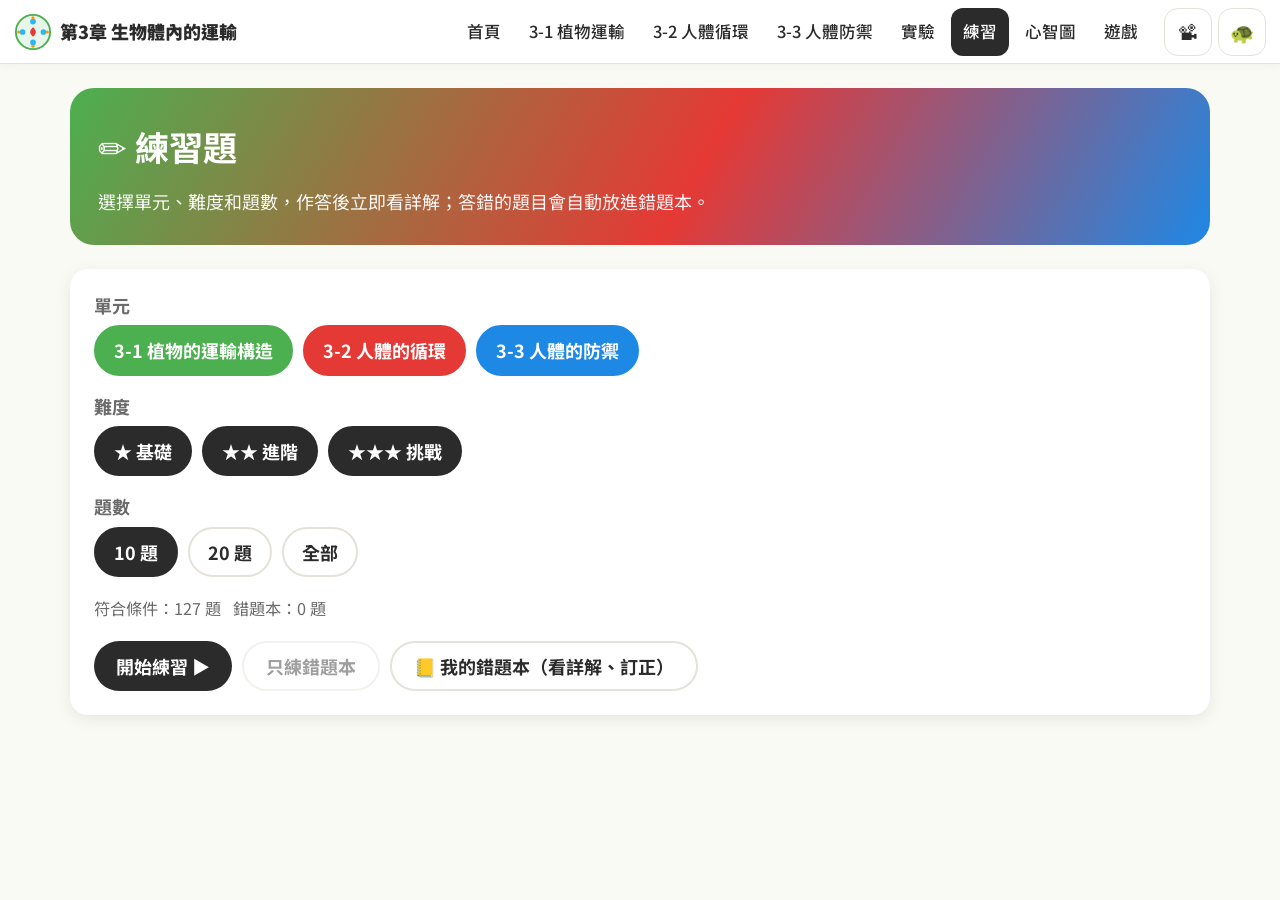
==== commit 46084262: "Add files via upload" ====
--- a/quiz.html
+++ b/quiz.html
@@ -113,7 +113,7 @@
       <div class="actions" style="margin-top:0">
         <button class="btn" id="btnStart">開始練習 ▶</button>
         <button class="btn ghost" id="btnWrong">只練錯題本</button>
-        <button class="btn ghost secondary" id="btnShowWrong">📒 查看錯題本</button>
+        <button class="btn ghost secondary" id="btnShowWrong">📒 我的錯題本（看詳解、訂正）</button>
       </div>
     </div>
 
@@ -146,6 +146,7 @@
         <button class="btn" id="btnAgain">再練一次</button>
         <button class="btn ghost" id="btnRetryWrong">練這次答錯的題</button>
         <button class="btn ghost" id="btnBack">回到設定</button>
+        <a class="btn ghost" href="wrongbook.html">📒 我的錯題本</a>
       </div>
     </div>
   </div>
@@ -204,9 +205,7 @@
     });
     $('wrongList').innerHTML = html;
   }
-  $('btnShowWrong').addEventListener('click', function(){
-    $('wrongPanel').classList.toggle('hide'); renderWrong();
-  });
+  $('btnShowWrong').addEventListener('click', function(){ location.href = 'wrongbook.html'; });
   $('wrongList').addEventListener('click', function(e){
     var b = e.target.closest('[data-rm]'); if(!b) return;
     CH3.wrongBook.remove(b.getAttribute('data-rm')); renderWrong(); refreshInfo();
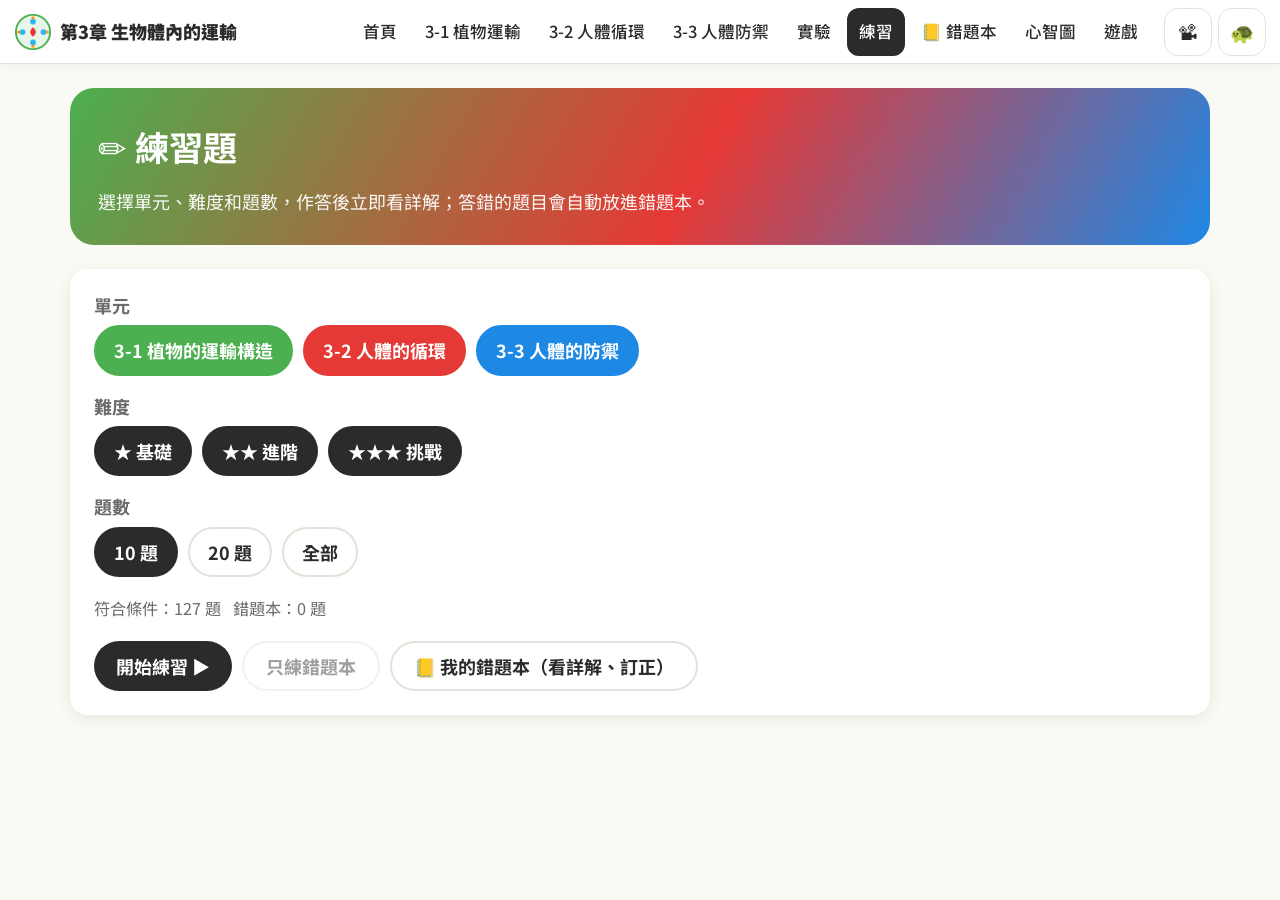
==== commit 41bd1b0a: "Add files via upload" ====
--- a/quiz.html
+++ b/quiz.html
@@ -155,6 +155,7 @@
 
 <script src="js/common.js"></script>
 <script src="data/questions.js"></script>
+<script src="data/selfcheck.js"></script>
 <script>
 (function(){
   'use strict';
